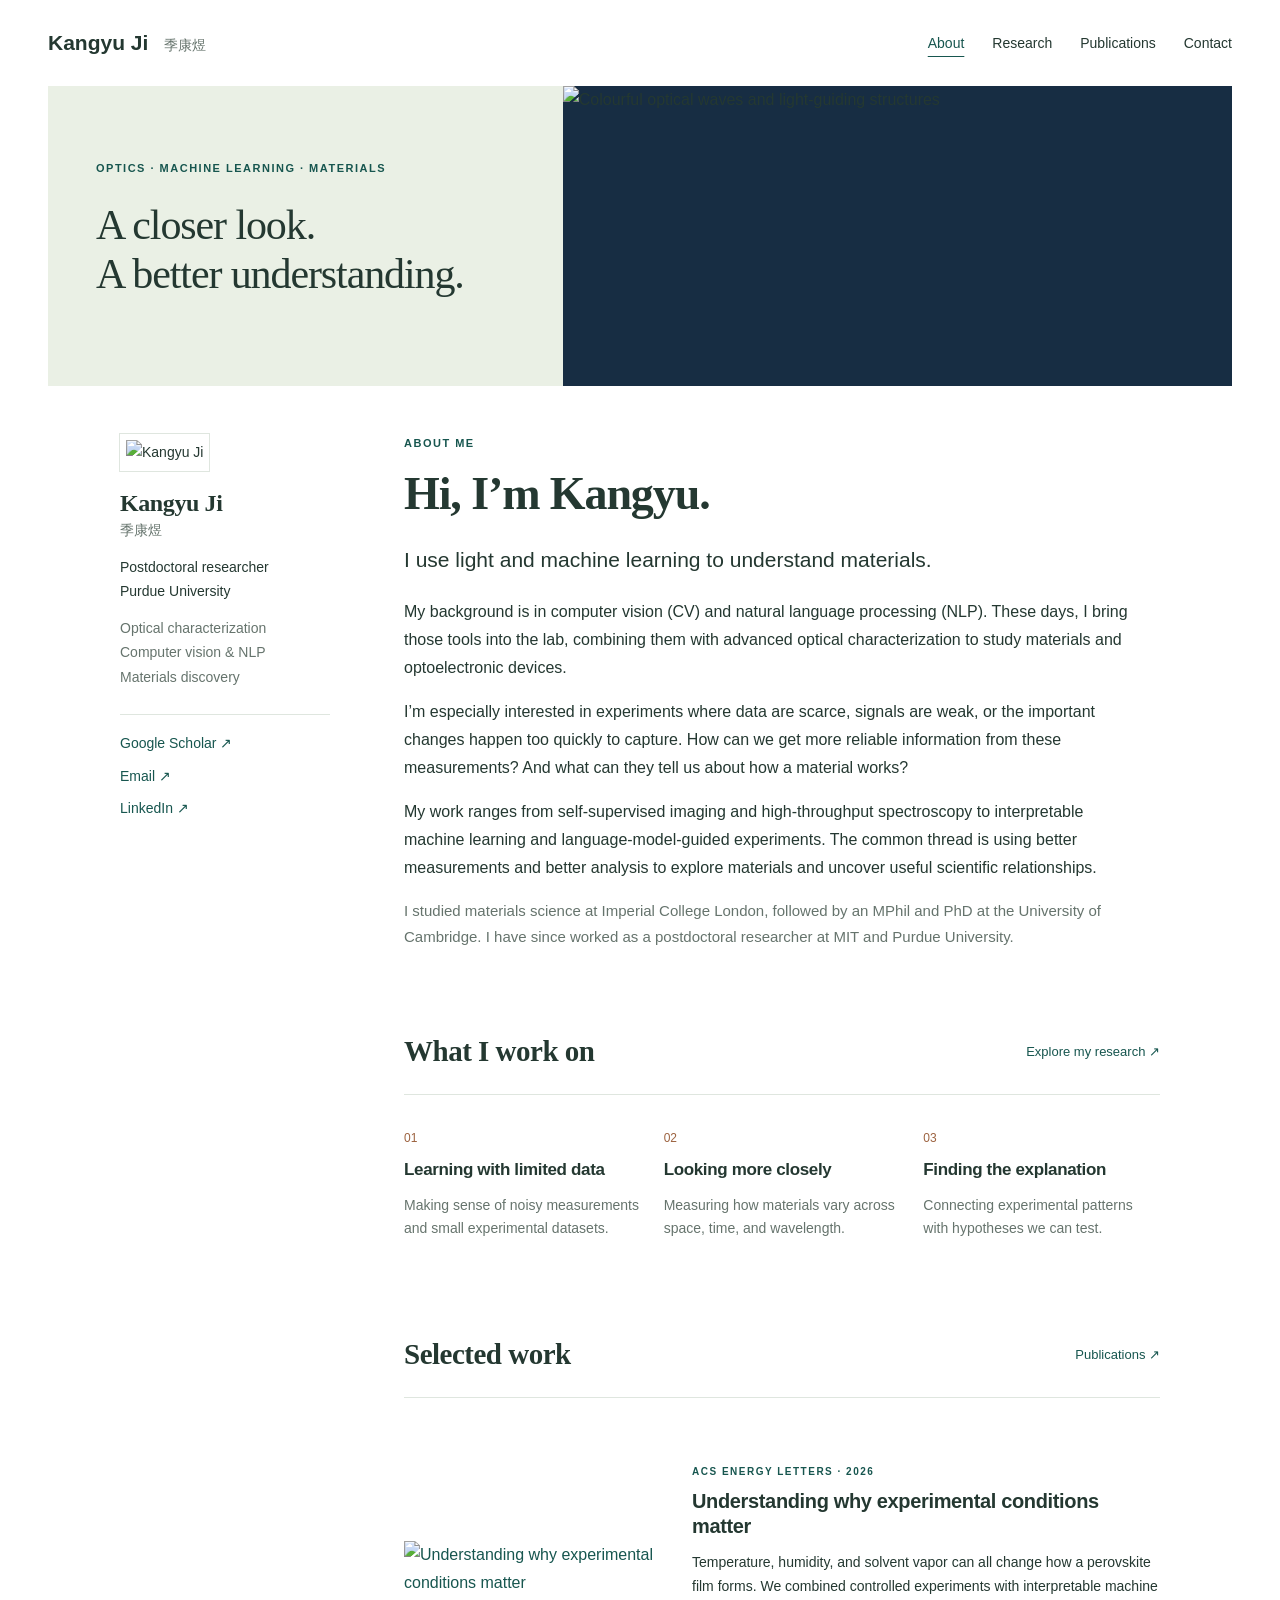
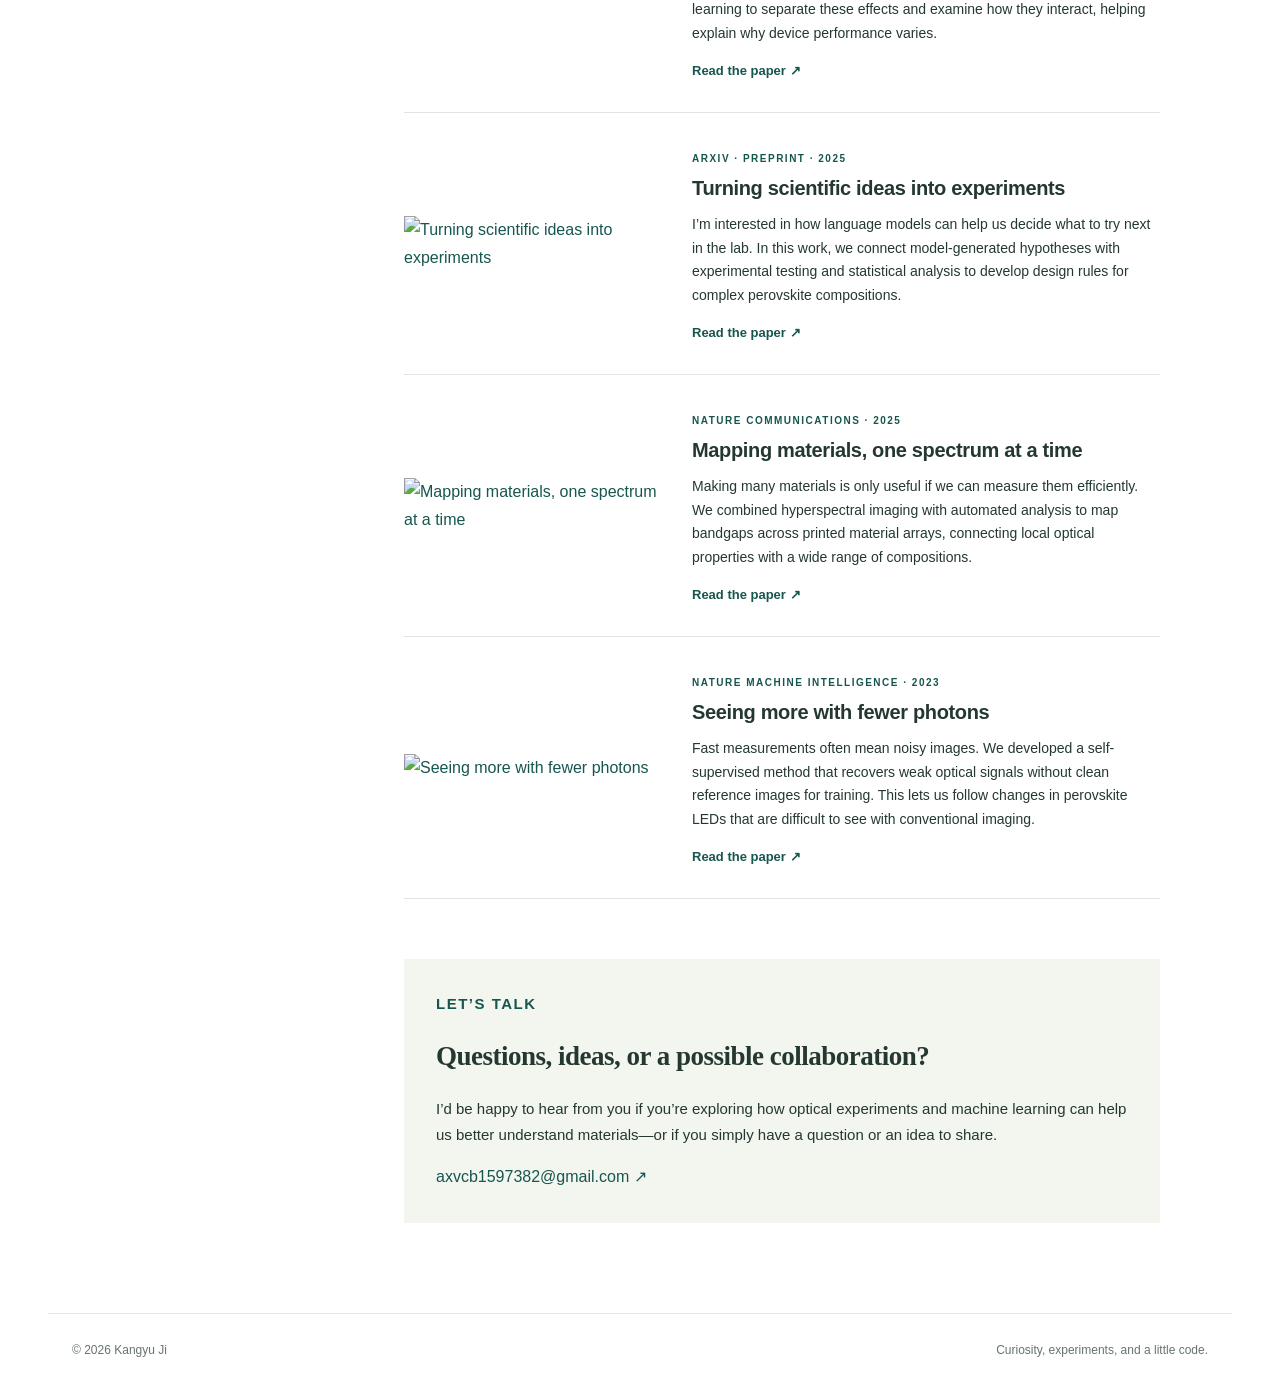
==== index.html @ 5380c3c3 "Publish personal academic website" ====
<!doctype html><html lang="en"><head><meta charset="utf-8"><meta name="viewport" content="width=device-width,initial-scale=1"><meta name="description" content="Kangyu Ji — optical characterization, computer vision, natural language processing, and materials research."><meta name="theme-color" content="#17564f"><title>About | Kangyu Ji</title><link rel="stylesheet" href="style.css"></head><body><a class="skip" href="#main">Skip to content</a><header><a class="brand" href="index.html">Kangyu Ji <span>季康煜</span></a><nav aria-label="Main navigation"><a href="index.html" aria-current="page">About</a><a href="research.html" >Research</a><a href="publications.html" >Publications</a><a href="index.html#contact">Contact</a></nav></header><div class="banner"><div><span class="eyebrow">OPTICS · MACHINE LEARNING · MATERIALS</span><p>A closer look.<br>A better understanding.</p></div><img src="assets/lab-hero.jpg" alt="Colourful optical waves and light-guiding structures" fetchpriority="high"></div><div class="layout with-banner"><aside><img class="portrait" src="assets/portrait.jpg" alt="Kangyu Ji"><h2>Kangyu Ji</h2><p class="chinese">季康煜</p><p>Postdoctoral researcher<br>Purdue University</p><p class="muted">Optical characterization<br>Computer vision & NLP<br>Materials discovery</p><div class="profile-links"><a href="https://scholar.google.co.uk/citations?hl=en&user=Oej20eMAAAAJ">Google Scholar ↗</a><a href="mailto:axvcb1597382@gmail.com">Email ↗</a><a href="https://www.linkedin.com/in/kangyu-ji-135a36a1">LinkedIn ↗</a></div></aside><main id="main"><section class="intro"><p class="eyebrow">ABOUT ME</p><h1>Hi, I’m Kangyu.</h1><p class="lead">I use light and machine learning to understand materials.</p><p>My background is in computer vision (CV) and natural language processing (NLP). These days, I bring those tools into the lab, combining them with advanced optical characterization to study materials and optoelectronic devices.</p><p>I’m especially interested in experiments where data are scarce, signals are weak, or the important changes happen too quickly to capture. How can we get more reliable information from these measurements? And what can they tell us about how a material works?</p><p>My work ranges from self-supervised imaging and high-throughput spectroscopy to interpretable machine learning and language-model-guided experiments. The common thread is using better measurements and better analysis to explore materials and uncover useful scientific relationships.</p><p class="bio">I studied materials science at Imperial College London, followed by an MPhil and PhD at the University of Cambridge. I have since worked as a postdoctoral researcher at MIT and Purdue University.</p></section><section><div class="section-heading"><h2>What I work on</h2><a href="research.html">Explore my research ↗</a></div><div class="interests"><a href="research.html#learning"><span>01</span><h3>Learning with limited data</h3><p>Making sense of noisy measurements and small experimental datasets.</p></a><a href="research.html#optics"><span>02</span><h3>Looking more closely</h3><p>Measuring how materials vary across space, time, and wavelength.</p></a><a href="research.html#discovery"><span>03</span><h3>Finding the explanation</h3><p>Connecting experimental patterns with hypotheses we can test.</p></a></div></section><section><div class="section-heading"><h2>Selected work</h2><a href="publications.html">Publications ↗</a></div><article class="work" id="environment"><figure><a href="assets/environment.png" target="_blank" rel="noopener" aria-label="Open full figure: Understanding why experimental conditions matter"><img src="assets/environment.png" alt="Understanding why experimental conditions matter" loading="lazy"></a></figure><div><p class="eyebrow">ACS Energy Letters · 2026</p><h3>Understanding why experimental conditions matter</h3><p>Temperature, humidity, and solvent vapor can all change how a perovskite film forms. We combined controlled experiments with interpretable machine learning to separate these effects and examine how they interact, helping explain why device performance varies.</p><a class="text-link" href="https://doi.org/10.1021/acsenergylett.5c02410">Read the paper ↗</a></div></article><article class="work" id="closed-loop"><figure><a href="assets/closed-loop.png" target="_blank" rel="noopener" aria-label="Open full figure: Turning scientific ideas into experiments"><img src="assets/closed-loop.png" alt="Turning scientific ideas into experiments" loading="lazy"></a></figure><div><p class="eyebrow">arXiv · Preprint · 2025</p><h3>Turning scientific ideas into experiments</h3><p>I’m interested in how language models can help us decide what to try next in the lab. In this work, we connect model-generated hypotheses with experimental testing and statistical analysis to develop design rules for complex perovskite compositions.</p><a class="text-link" href="https://arxiv.org/abs/2509.18604">Read the paper ↗</a></div></article><article class="work" id="bandgap"><figure><a href="assets/bandgap.png" target="_blank" rel="noopener" aria-label="Open full figure: Mapping materials, one spectrum at a time"><img src="assets/bandgap.png" alt="Mapping materials, one spectrum at a time" loading="lazy"></a></figure><div><p class="eyebrow">Nature Communications · 2025</p><h3>Mapping materials, one spectrum at a time</h3><p>Making many materials is only useful if we can measure them efficiently. We combined hyperspectral imaging with automated analysis to map bandgaps across printed material arrays, connecting local optical properties with a wide range of compositions.</p><a class="text-link" href="https://doi.org/10.1038/s41467-025-62774-y">Read the paper ↗</a></div></article><article class="work" id="imaging"><figure><a href="assets/imaging.png" target="_blank" rel="noopener" aria-label="Open full figure: Seeing more with fewer photons"><img src="assets/imaging.png" alt="Seeing more with fewer photons" loading="lazy"></a></figure><div><p class="eyebrow">Nature Machine Intelligence · 2023</p><h3>Seeing more with fewer photons</h3><p>Fast measurements often mean noisy images. We developed a self-supervised method that recovers weak optical signals without clean reference images for training. This lets us follow changes in perovskite LEDs that are difficult to see with conventional imaging.</p><a class="text-link" href="https://doi.org/10.1038/s42256-023-00736-z">Read the paper ↗</a></div></article></section><section id="contact" class="contact"><p class="eyebrow">LET’S TALK</p><h2>Questions, ideas, or a possible collaboration?</h2><p>I’d be happy to hear from you if you’re exploring how optical experiments and machine learning can help us better understand materials—or if you simply have a question or an idea to share.</p><a href="mailto:axvcb1597382@gmail.com">axvcb1597382@gmail.com ↗</a></section></main></div><footer><span>© 2026 Kangyu Ji</span><span>Curiosity, experiments, and a little code.</span></footer></body></html>
---- style.css ----
:root{--ink:#243831;--muted:#66746d;--green:#17564f;--line:#dfe6df;--paper:#fff;--wash:#f3f5ef}*{box-sizing:border-box}html{scroll-behavior:smooth;scroll-padding-top:90px}body{margin:0;color:var(--ink);font:16px/1.75 'Segoe UI',Arial,sans-serif;background:var(--paper)}a{color:var(--green);text-decoration:none}a:hover{text-decoration:underline;text-underline-offset:5px}a:focus-visible{outline:3px solid #ae603f;outline-offset:5px}header{max-width:1280px;margin:auto;min-height:86px;display:flex;align-items:center;justify-content:space-between;padding:18px 48px;gap:24px}.brand{font-size:21px;font-weight:650;color:var(--ink)}.brand span{font-size:14px;color:var(--muted);font-weight:400;margin-left:10px}nav{display:flex;gap:28px;font-size:14px}nav a{color:var(--ink)}nav a[aria-current]{color:var(--green);text-decoration:underline;text-underline-offset:8px}.banner{max-width:1184px;margin:0 auto;background:#eaf0e5;min-height:270px;display:grid;grid-template-columns:1fr 1.3fr;align-items:center;padding:30px 48px;gap:28px;overflow:hidden}.banner p{font:42px/1.17 Georgia,serif;letter-spacing:-1.1px;margin:20px 0}.banner img{width:100%;max-height:235px;object-fit:contain;background:white;padding:10px}.eyebrow{font-size:11px;letter-spacing:1.5px;font-weight:650;color:var(--green);text-transform:uppercase;margin:0 0 12px}.layout{max-width:1088px;margin:64px auto 0;display:grid;grid-template-columns:210px minmax(0,1fr);gap:74px;padding:0 24px}.with-banner{margin-top:48px}aside{font-size:14px;align-self:start;position:sticky;top:28px}aside .portrait{width:154px;height:174px;object-fit:cover;object-position:center;border:6px solid white;box-shadow:0 0 0 1px var(--line)}aside h2{font-size:24px;margin:18px 0 0;letter-spacing:-.4px}aside p{margin:12px 0}.chinese{color:var(--muted);margin-top:0}.muted{color:var(--muted)}.profile-links{border-top:1px solid var(--line);padding-top:16px;margin-top:25px;display:grid;gap:8px}h1,h2,h3{line-height:1.24;font-weight:550}h1{font-family:Georgia,serif;font-size:46px;letter-spacing:-1.1px;margin:8px 0 22px}h2{font-family:Georgia,serif;font-size:29px;letter-spacing:-.5px}h3{font-size:20px;margin:8px 0 12px;letter-spacing:-.35px}.lead{font-size:21px;line-height:1.5;margin:0 0 22px}.intro p{max-width:730px}.bio{color:var(--muted);font-size:15px}section{margin-bottom:60px;scroll-margin-top:30px}.section-heading{display:flex;align-items:center;justify-content:space-between;gap:20px;border-bottom:1px solid var(--line);margin-bottom:28px}.section-heading a{font-size:13px;white-space:nowrap}.interests{display:grid;grid-template-columns:repeat(3,1fr);gap:23px}.interests a{color:var(--ink)}.interests span{font-size:12px;color:#9c623f}.interests h3{font-size:17px}.interests p{font-size:14px;color:var(--muted);line-height:1.6}.work{display:grid;grid-template-columns:260px minmax(0,1fr);gap:28px;padding:28px 0;border-bottom:1px solid var(--line);align-items:center}.work:not(:has(figure)){display:block;padding-left:20px;border-left:2px solid #c9d5c8}.work p{font-size:14px;line-height:1.7;margin:10px 0}.work .eyebrow{font-size:10px;line-height:1.5}.work h3{font-size:20px}figure{margin:0;background:white}figure img{display:block;width:100%;max-height:240px;object-fit:contain;background:white}figcaption{font-size:10px;line-height:1.5;color:var(--muted);margin-top:10px}figcaption a{color:var(--muted)}.text-link{font-size:13px;font-weight:600}.contact{background:var(--wash);padding:32px}.contact h2{font-size:27px}.contact p{font-size:15px}.contact>a{overflow-wrap:anywhere}.aside-note{font-size:14px;color:var(--muted);background:var(--wash);padding:20px}.publication{padding:20px 0;border-bottom:1px solid var(--line)}.publication h3{font-size:19px}.publication p{font-size:14px;color:var(--muted)}.publication h3 a{color:var(--ink)}.credits li{margin-bottom:20px}footer{max-width:1184px;margin:30px auto 0;padding:26px 24px;border-top:1px solid var(--line);display:flex;justify-content:space-between;gap:20px;font-size:12px;color:var(--muted)}.skip{position:absolute;left:20px;top:-100px;background:white;padding:12px;z-index:3}.skip:focus{top:10px}@media(max-width:1000px){.layout{gap:38px;grid-template-columns:180px minmax(0,1fr)}.work{grid-template-columns:210px minmax(0,1fr);gap:20px}.banner{margin:0 20px;padding:25px}.banner p{font-size:35px}.interests{gap:14px}header{padding:20px 24px}}@media(max-width:760px){header{align-items:flex-start;flex-direction:column;gap:12px;padding:20px}nav{gap:23px;font-size:13px}.banner{grid-template-columns:1fr;padding:24px;gap:10px}.banner p{font-size:34px;margin:12px 0}.banner img{max-height:170px}.layout,.with-banner{display:block;margin:30px auto 0;padding:0 22px}aside{position:static;display:grid;grid-template-columns:92px 1fr;column-gap:20px;margin-bottom:38px}aside .portrait{grid-row:1/5;width:92px;height:112px;border-width:3px}aside h2{margin:0;font-size:23px}aside .chinese{margin:0}aside p{margin:2px 0}aside .muted{display:none}.profile-links{grid-column:1/-1;display:flex;gap:23px;margin-top:15px;padding-top:12px;font-size:13px}h1{font-size:37px}.lead{font-size:19px}.interests{grid-template-columns:1fr}.interests a{border-bottom:1px solid var(--line);padding-bottom:12px}.interests p{margin:5px 0}.work{grid-template-columns:1fr;gap:16px;padding:28px 0}figure img{max-height:260px}.section-heading{align-items:baseline}.section-heading h2{font-size:26px}.section-heading a{font-size:11px}.contact{padding:24px}footer{flex-wrap:wrap}footer span:nth-child(2){display:none}section{margin-bottom:42px}}@media(prefers-reduced-motion:reduce){html{scroll-behavior:auto}}
:root .topic-nav{display:grid;grid-template-columns:1fr;gap:0;border-top:1px solid var(--line);margin:28px 0 48px;font-size:15px}
.topic-nav a{display:flex;justify-content:space-between;gap:20px;padding:12px 0;border-bottom:1px solid var(--line)}
.topic-nav span{color:var(--muted);font-size:13px}
.publication-note,.topic-description{font-size:14px;color:var(--muted)}
.publication-topic{scroll-margin-top:24px}
.publication-topic>h2{margin:8px 0 12px}
.publication-topic .publication-venue{font-style:italic;color:var(--ink)}
.related-records{margin-top:14px;font-size:13px;color:var(--muted);padding:12px 16px;background:var(--wash)}
.related-records summary{cursor:pointer;color:var(--green)}
.related-records p{font-size:13px;overflow-wrap:anywhere}
.banner{padding:0;gap:0;grid-template-columns:1fr 1.3fr;align-items:stretch}
.banner>div{padding:40px 38px 40px 48px;align-self:center}
.banner img{display:block;width:100%;height:100%;min-height:300px;max-height:none;object-fit:cover;padding:0;background:#172d43}
.publication-meta{display:flex;align-items:center;justify-content:space-between;gap:20px;min-height:40px;margin-bottom:14px}
.publication-meta .eyebrow{flex-shrink:0;margin:0;color:var(--muted);font-size:11px;letter-spacing:1px}
.journal-mark{display:flex;align-items:center;max-width:270px;min-width:0;height:38px;color:var(--ink)}
.journal-mark img{display:block;max-width:220px;width:auto;max-height:30px;height:auto;object-fit:contain;object-position:left center}
.journal-nature img{max-height:27px}
.journal-nameplate{font:600 17px/1.12 Georgia,serif;letter-spacing:-.35px}
.journal-nameplate:hover{text-decoration:none;opacity:.75}
.journal-acs-energy{color:#326648}
.journal-science-advances{color:#b3262d}
.journal-matter{font:700 25px/1.1 'Segoe UI',Arial,sans-serif;letter-spacing:-1px;color:#237d83}
.journal-faraday{color:#204e6a}
.journal-compag,.journal-energy-storage,.journal-eem{font:600 13px/1.25 'Segoe UI',Arial,sans-serif;letter-spacing:0;max-width:230px}
.journal-nameplate[class*="journal-advanced-"]{font:700 12px/1.15 'Segoe UI',Arial,sans-serif;text-transform:uppercase;letter-spacing:.7px;max-width:210px}
.journal-angewandte{font-size:15px;max-width:210px}
@media(max-width:1000px){.banner>div{padding:30px}.banner p{font-size:35px}}
@media(max-width:760px){.banner{grid-template-columns:1fr}.banner>div{padding:28px 24px}.banner img{height:210px;min-height:0}.publication-meta{gap:14px}.journal-mark{max-width:225px}.journal-mark img{max-width:205px;max-height:27px}.publication-meta .eyebrow{font-size:10px}.journal-compag{max-width:210px;font-size:12px}}
@media(max-width:380px){.journal-mark,.journal-mark img{max-width:180px}.journal-nameplate{font-size:14px}}
.journal-advanced-functional{width:120px;height:46px;overflow:hidden}
.journal-advanced-functional img{width:120px;max-width:none;max-height:none;flex-shrink:0}
.journal-eem img{max-height:44px}
.journal-arxiv img{max-height:54px}
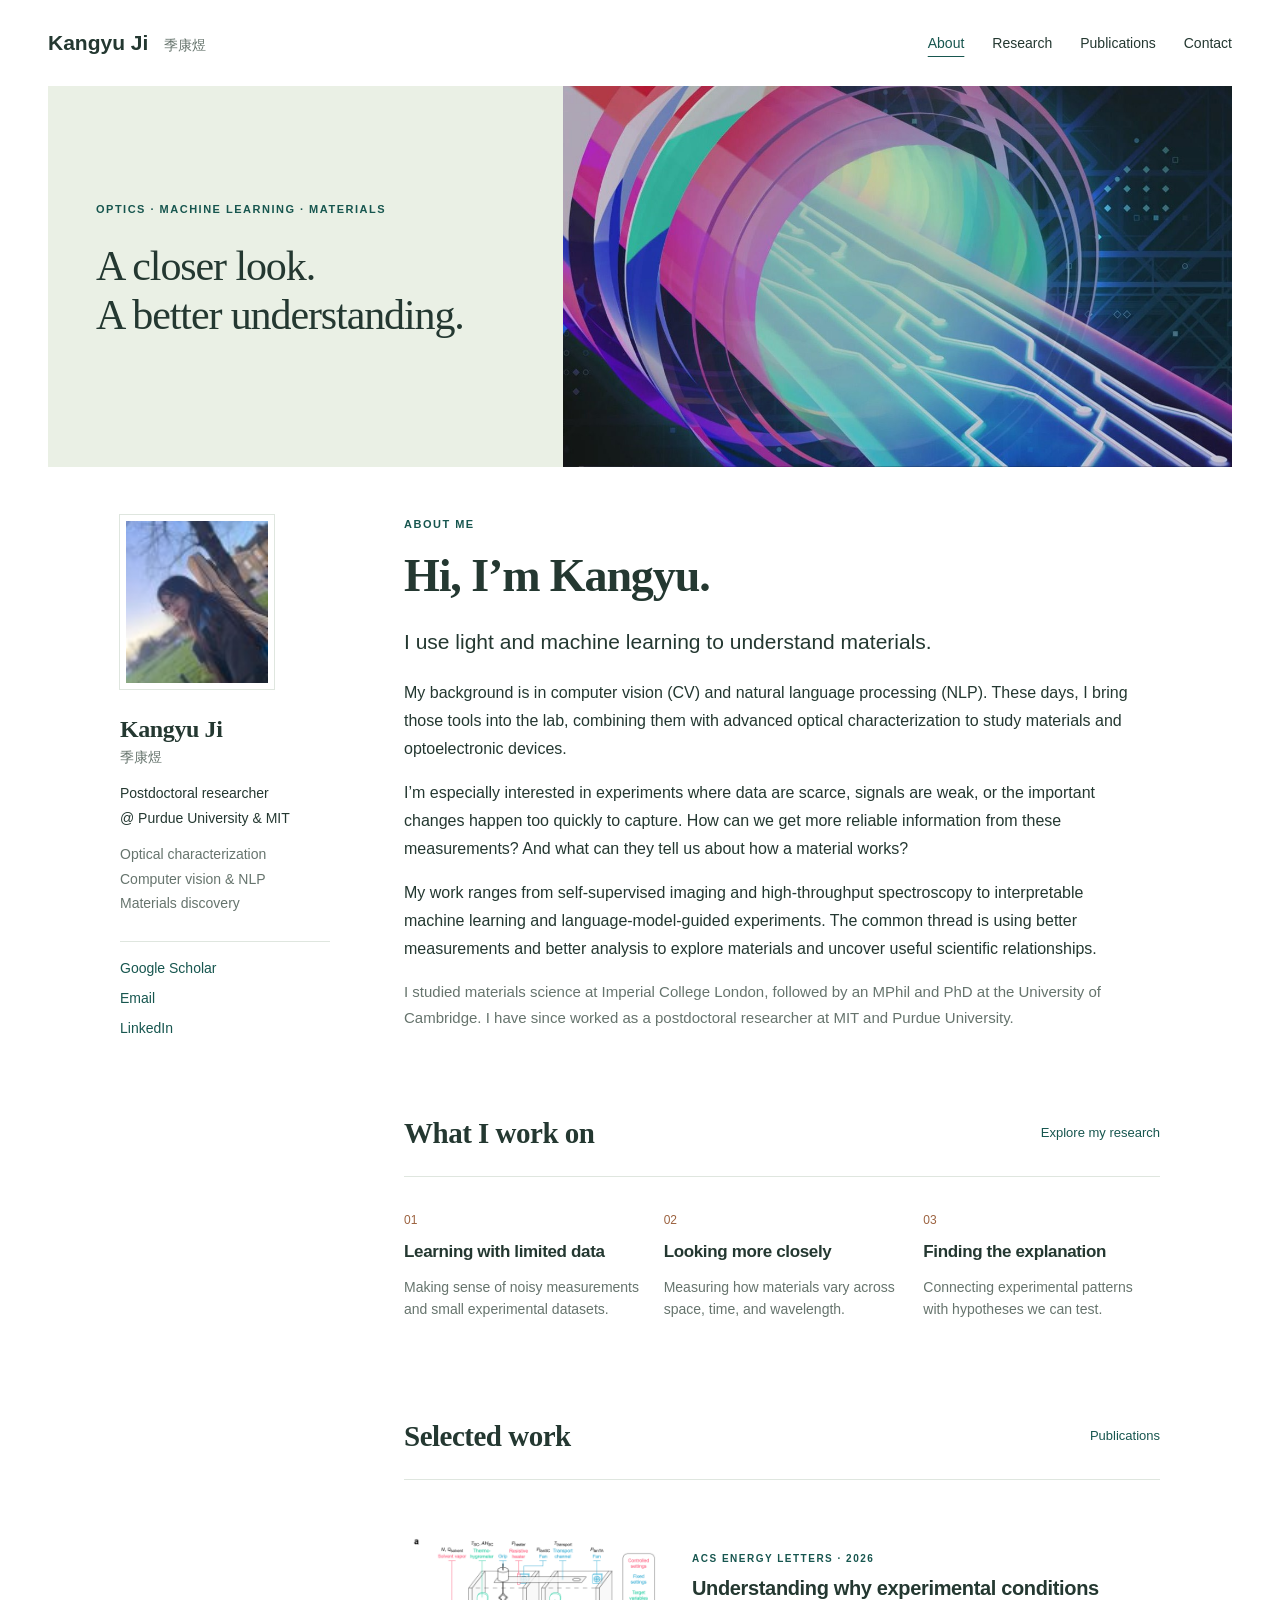
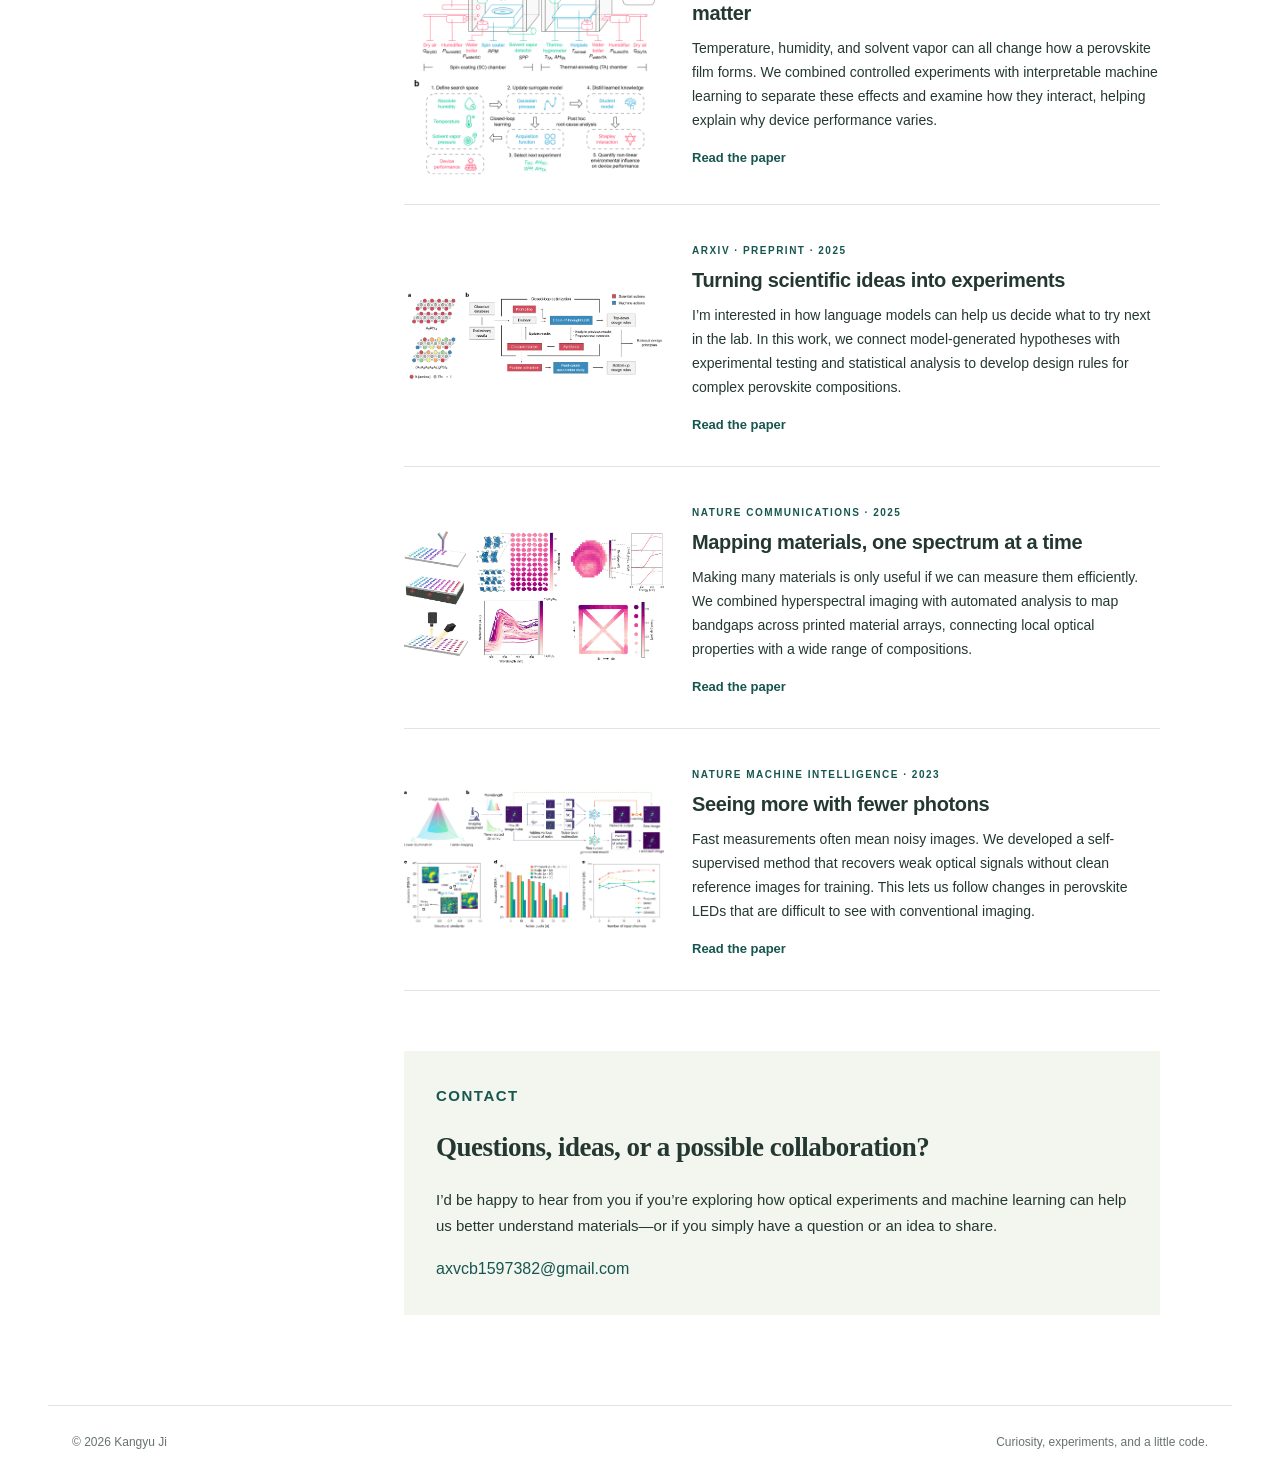
==== commit a0fb4ec3: "Update academic website and clean Matter citation" ====
--- a/index.html
+++ b/index.html
@@ -1 +1 @@
-<!doctype html><html lang="en"><head><meta charset="utf-8"><meta name="viewport" content="width=device-width,initial-scale=1"><meta name="description" content="Kangyu Ji — optical characterization, computer vision, natural language processing, and materials research."><meta name="theme-color" content="#17564f"><title>About | Kangyu Ji</title><link rel="stylesheet" href="style.css"></head><body><a class="skip" href="#main">Skip to content</a><header><a class="brand" href="index.html">Kangyu Ji <span>季康煜</span></a><nav aria-label="Main navigation"><a href="index.html" aria-current="page">About</a><a href="research.html" >Research</a><a href="publications.html" >Publications</a><a href="index.html#contact">Contact</a></nav></header><div class="banner"><div><span class="eyebrow">OPTICS · MACHINE LEARNING · MATERIALS</span><p>A closer look.<br>A better understanding.</p></div><img src="assets/lab-hero.jpg" alt="Colourful optical waves and light-guiding structures" fetchpriority="high"></div><div class="layout with-banner"><aside><img class="portrait" src="assets/portrait.jpg" alt="Kangyu Ji"><h2>Kangyu Ji</h2><p class="chinese">季康煜</p><p>Postdoctoral researcher<br>Purdue University</p><p class="muted">Optical characterization<br>Computer vision & NLP<br>Materials discovery</p><div class="profile-links"><a href="https://scholar.google.co.uk/citations?hl=en&user=Oej20eMAAAAJ">Google Scholar ↗</a><a href="mailto:axvcb1597382@gmail.com">Email ↗</a><a href="https://www.linkedin.com/in/kangyu-ji-135a36a1">LinkedIn ↗</a></div></aside><main id="main"><section class="intro"><p class="eyebrow">ABOUT ME</p><h1>Hi, I’m Kangyu.</h1><p class="lead">I use light and machine learning to understand materials.</p><p>My background is in computer vision (CV) and natural language processing (NLP). These days, I bring those tools into the lab, combining them with advanced optical characterization to study materials and optoelectronic devices.</p><p>I’m especially interested in experiments where data are scarce, signals are weak, or the important changes happen too quickly to capture. How can we get more reliable information from these measurements? And what can they tell us about how a material works?</p><p>My work ranges from self-supervised imaging and high-throughput spectroscopy to interpretable machine learning and language-model-guided experiments. The common thread is using better measurements and better analysis to explore materials and uncover useful scientific relationships.</p><p class="bio">I studied materials science at Imperial College London, followed by an MPhil and PhD at the University of Cambridge. I have since worked as a postdoctoral researcher at MIT and Purdue University.</p></section><section><div class="section-heading"><h2>What I work on</h2><a href="research.html">Explore my research ↗</a></div><div class="interests"><a href="research.html#learning"><span>01</span><h3>Learning with limited data</h3><p>Making sense of noisy measurements and small experimental datasets.</p></a><a href="research.html#optics"><span>02</span><h3>Looking more closely</h3><p>Measuring how materials vary across space, time, and wavelength.</p></a><a href="research.html#discovery"><span>03</span><h3>Finding the explanation</h3><p>Connecting experimental patterns with hypotheses we can test.</p></a></div></section><section><div class="section-heading"><h2>Selected work</h2><a href="publications.html">Publications ↗</a></div><article class="work" id="environment"><figure><a href="assets/environment.png" target="_blank" rel="noopener" aria-label="Open full figure: Understanding why experimental conditions matter"><img src="assets/environment.png" alt="Understanding why experimental conditions matter" loading="lazy"></a></figure><div><p class="eyebrow">ACS Energy Letters · 2026</p><h3>Understanding why experimental conditions matter</h3><p>Temperature, humidity, and solvent vapor can all change how a perovskite film forms. We combined controlled experiments with interpretable machine learning to separate these effects and examine how they interact, helping explain why device performance varies.</p><a class="text-link" href="https://doi.org/10.1021/acsenergylett.5c02410">Read the paper ↗</a></div></article><article class="work" id="closed-loop"><figure><a href="assets/closed-loop.png" target="_blank" rel="noopener" aria-label="Open full figure: Turning scientific ideas into experiments"><img src="assets/closed-loop.png" alt="Turning scientific ideas into experiments" loading="lazy"></a></figure><div><p class="eyebrow">arXiv · Preprint · 2025</p><h3>Turning scientific ideas into experiments</h3><p>I’m interested in how language models can help us decide what to try next in the lab. In this work, we connect model-generated hypotheses with experimental testing and statistical analysis to develop design rules for complex perovskite compositions.</p><a class="text-link" href="https://arxiv.org/abs/2509.18604">Read the paper ↗</a></div></article><article class="work" id="bandgap"><figure><a href="assets/bandgap.png" target="_blank" rel="noopener" aria-label="Open full figure: Mapping materials, one spectrum at a time"><img src="assets/bandgap.png" alt="Mapping materials, one spectrum at a time" loading="lazy"></a></figure><div><p class="eyebrow">Nature Communications · 2025</p><h3>Mapping materials, one spectrum at a time</h3><p>Making many materials is only useful if we can measure them efficiently. We combined hyperspectral imaging with automated analysis to map bandgaps across printed material arrays, connecting local optical properties with a wide range of compositions.</p><a class="text-link" href="https://doi.org/10.1038/s41467-025-62774-y">Read the paper ↗</a></div></article><article class="work" id="imaging"><figure><a href="assets/imaging.png" target="_blank" rel="noopener" aria-label="Open full figure: Seeing more with fewer photons"><img src="assets/imaging.png" alt="Seeing more with fewer photons" loading="lazy"></a></figure><div><p class="eyebrow">Nature Machine Intelligence · 2023</p><h3>Seeing more with fewer photons</h3><p>Fast measurements often mean noisy images. We developed a self-supervised method that recovers weak optical signals without clean reference images for training. This lets us follow changes in perovskite LEDs that are difficult to see with conventional imaging.</p><a class="text-link" href="https://doi.org/10.1038/s42256-023-00736-z">Read the paper ↗</a></div></article></section><section id="contact" class="contact"><p class="eyebrow">LET’S TALK</p><h2>Questions, ideas, or a possible collaboration?</h2><p>I’d be happy to hear from you if you’re exploring how optical experiments and machine learning can help us better understand materials—or if you simply have a question or an idea to share.</p><a href="mailto:axvcb1597382@gmail.com">axvcb1597382@gmail.com ↗</a></section></main></div><footer><span>© 2026 Kangyu Ji</span><span>Curiosity, experiments, and a little code.</span></footer></body></html>+<!doctype html><html lang="en"><head><meta charset="utf-8"><meta name="viewport" content="width=device-width,initial-scale=1"><meta name="description" content="Kangyu Ji — optical characterization, computer vision, natural language processing, and materials research."><meta name="theme-color" content="#17564f"><title>About | Kangyu Ji</title><link rel="stylesheet" href="style.css"></head><body><a class="skip" href="#main">Skip to content</a><header><a class="brand" href="index.html">Kangyu Ji <span>季康煜</span></a><nav aria-label="Main navigation"><a href="index.html" aria-current="page">About</a><a href="research.html" >Research</a><a href="publications.html" >Publications</a><a href="index.html#contact">Contact</a></nav></header><div class="banner"><div><span class="eyebrow">OPTICS · MACHINE LEARNING · MATERIALS</span><p>A closer look.<br>A better understanding.</p></div><img src="assets/lab-hero.jpg" alt="Colourful optical waves and light-guiding structures" fetchpriority="high"></div><div class="layout with-banner"><aside><img class="portrait" src="assets/portrait.jpg" alt="Kangyu Ji"><h2>Kangyu Ji</h2><p class="chinese">季康煜</p><p>Postdoctoral researcher<br>@ Purdue University &amp; MIT</p><p class="muted">Optical characterization<br>Computer vision & NLP<br>Materials discovery</p><div class="profile-links"><a href="https://scholar.google.co.uk/citations?hl=en&user=Oej20eMAAAAJ">Google Scholar</a><a href="mailto:axvcb1597382@gmail.com">Email</a><a href="https://www.linkedin.com/in/kangyu-ji-135a36a1">LinkedIn</a></div></aside><main id="main"><section class="intro"><p class="eyebrow">ABOUT ME</p><h1>Hi, I’m Kangyu.</h1><p class="lead">I use light and machine learning to understand materials.</p><p>My background is in computer vision (CV) and natural language processing (NLP). These days, I bring those tools into the lab, combining them with advanced optical characterization to study materials and optoelectronic devices.</p><p>I’m especially interested in experiments where data are scarce, signals are weak, or the important changes happen too quickly to capture. How can we get more reliable information from these measurements? And what can they tell us about how a material works?</p><p>My work ranges from self-supervised imaging and high-throughput spectroscopy to interpretable machine learning and language-model-guided experiments. The common thread is using better measurements and better analysis to explore materials and uncover useful scientific relationships.</p><p class="bio">I studied materials science at Imperial College London, followed by an MPhil and PhD at the University of Cambridge. I have since worked as a postdoctoral researcher at MIT and Purdue University.</p></section><section><div class="section-heading"><h2>What I work on</h2><a href="research.html">Explore my research</a></div><div class="interests"><a href="research.html#learning"><span>01</span><h3>Learning with limited data</h3><p>Making sense of noisy measurements and small experimental datasets.</p></a><a href="research.html#optics"><span>02</span><h3>Looking more closely</h3><p>Measuring how materials vary across space, time, and wavelength.</p></a><a href="research.html#discovery"><span>03</span><h3>Finding the explanation</h3><p>Connecting experimental patterns with hypotheses we can test.</p></a></div></section><section><div class="section-heading"><h2>Selected work</h2><a href="publications.html">Publications</a></div><article class="work" id="environment"><figure><a href="assets/environment.png" target="_blank" rel="noopener" aria-label="Open full figure: Understanding why experimental conditions matter"><img src="assets/environment.png" alt="Understanding why experimental conditions matter" loading="lazy"></a></figure><div><p class="eyebrow">ACS Energy Letters · 2026</p><h3>Understanding why experimental conditions matter</h3><p>Temperature, humidity, and solvent vapor can all change how a perovskite film forms. We combined controlled experiments with interpretable machine learning to separate these effects and examine how they interact, helping explain why device performance varies.</p><a class="text-link" href="https://doi.org/10.1021/acsenergylett.5c02410">Read the paper</a></div></article><article class="work" id="closed-loop"><figure><a href="assets/closed-loop.png" target="_blank" rel="noopener" aria-label="Open full figure: Turning scientific ideas into experiments"><img src="assets/closed-loop.png" alt="Turning scientific ideas into experiments" loading="lazy"></a></figure><div><p class="eyebrow">arXiv · Preprint · 2025</p><h3>Turning scientific ideas into experiments</h3><p>I’m interested in how language models can help us decide what to try next in the lab. In this work, we connect model-generated hypotheses with experimental testing and statistical analysis to develop design rules for complex perovskite compositions.</p><a class="text-link" href="https://arxiv.org/abs/2509.18604">Read the paper</a></div></article><article class="work" id="bandgap"><figure><a href="assets/bandgap.png" target="_blank" rel="noopener" aria-label="Open full figure: Mapping materials, one spectrum at a time"><img src="assets/bandgap.png" alt="Mapping materials, one spectrum at a time" loading="lazy"></a></figure><div><p class="eyebrow">Nature Communications · 2025</p><h3>Mapping materials, one spectrum at a time</h3><p>Making many materials is only useful if we can measure them efficiently. We combined hyperspectral imaging with automated analysis to map bandgaps across printed material arrays, connecting local optical properties with a wide range of compositions.</p><a class="text-link" href="https://doi.org/10.1038/s41467-025-62774-y">Read the paper</a></div></article><article class="work" id="imaging"><figure><a href="assets/imaging.png" target="_blank" rel="noopener" aria-label="Open full figure: Seeing more with fewer photons"><img src="assets/imaging.png" alt="Seeing more with fewer photons" loading="lazy"></a></figure><div><p class="eyebrow">Nature Machine Intelligence · 2023</p><h3>Seeing more with fewer photons</h3><p>Fast measurements often mean noisy images. We developed a self-supervised method that recovers weak optical signals without clean reference images for training. This lets us follow changes in perovskite LEDs that are difficult to see with conventional imaging.</p><a class="text-link" href="https://doi.org/10.1038/s42256-023-00736-z">Read the paper</a></div></article></section><section id="contact" class="contact"><p class="eyebrow">CONTACT</p><h2>Questions, ideas, or a possible collaboration?</h2><p>I’d be happy to hear from you if you’re exploring how optical experiments and machine learning can help us better understand materials—or if you simply have a question or an idea to share.</p><a href="mailto:axvcb1597382@gmail.com">axvcb1597382@gmail.com</a></section></main></div><footer><span>© 2026 Kangyu Ji</span><span>Curiosity, experiments, and a little code.</span></footer></body></html>
--- a/style.css
+++ b/style.css
@@ -5,6 +5,10 @@
 .publication-note,.topic-description{font-size:14px;color:var(--muted)}
 .publication-topic{scroll-margin-top:24px}
 .publication-topic>h2{margin:8px 0 12px}
+.topic-figure{margin:22px 0 18px}
+.topic-figure>a{display:flex;align-items:center;justify-content:center;min-height:220px;background:#fff}
+.topic-figure img{width:auto;max-width:100%;max-height:380px;object-fit:contain}
+.topic-figure figcaption{margin:9px 0 0;font-size:12px;text-align:left}
 .publication-topic .publication-venue{font-style:italic;color:var(--ink)}
 .related-records{margin-top:14px;font-size:13px;color:var(--muted);padding:12px 16px;background:var(--wash)}
 .related-records summary{cursor:pointer;color:var(--green)}
@@ -33,3 +37,17 @@
 .journal-advanced-functional img{width:120px;max-width:none;max-height:none;flex-shrink:0}
 .journal-eem img{max-height:44px}
 .journal-arxiv img{max-height:54px}
+.profile-links a{width:max-content;max-width:100%;border-bottom:1px solid transparent;line-height:1.5}
+.profile-links a:hover{border-bottom-color:currentColor;text-decoration:none}
+:root .topic-nav{border-top:0;background:var(--wash);padding:20px 24px 18px;border-radius:3px}
+.topic-nav .topic-nav-heading{display:flex;justify-content:space-between;gap:16px;margin:0 0 8px;font-size:13px;font-weight:650;color:var(--ink)}
+.topic-nav-heading span{font-size:12px;font-weight:400;color:var(--muted)}
+.topic-nav a{display:grid;grid-template-columns:minmax(0,1fr) minmax(90px,35%) 40px;align-items:center;gap:14px;padding:11px 0;color:var(--ink)}
+.topic-nav a:hover{text-decoration:none;color:var(--green)}
+.topic-nav a:hover .topic-nav-label{text-decoration:underline;text-underline-offset:4px}
+.topic-nav .topic-nav-label{font-size:14px;line-height:1.35;color:var(--ink)}
+.topic-nav-label small{display:block;margin-top:2px;font-size:11px;color:var(--muted)}
+.topic-nav-track{height:8px;overflow:hidden;border-radius:99px;background:#dfe8dd}
+.topic-nav-fill{display:block;height:100%;border-radius:99px;background:var(--green)}
+.topic-nav strong{font-size:13px;font-weight:650;text-align:right;color:var(--green)}
+@media(max-width:760px){.profile-links{gap:10px 20px;flex-wrap:wrap}.profile-links a{padding:3px 0}:root .topic-nav{padding:16px 18px}.topic-nav a{grid-template-columns:minmax(0,1fr) 48px;gap:4px 12px;padding:12px 0}.topic-nav .topic-nav-label{font-size:13px}.topic-nav-track{grid-column:1/-1;grid-row:2}.topic-nav strong{grid-column:2;grid-row:1}.topic-nav .topic-nav-heading{align-items:baseline}.topic-figure>a{min-height:160px}.topic-figure img{max-height:280px}}
